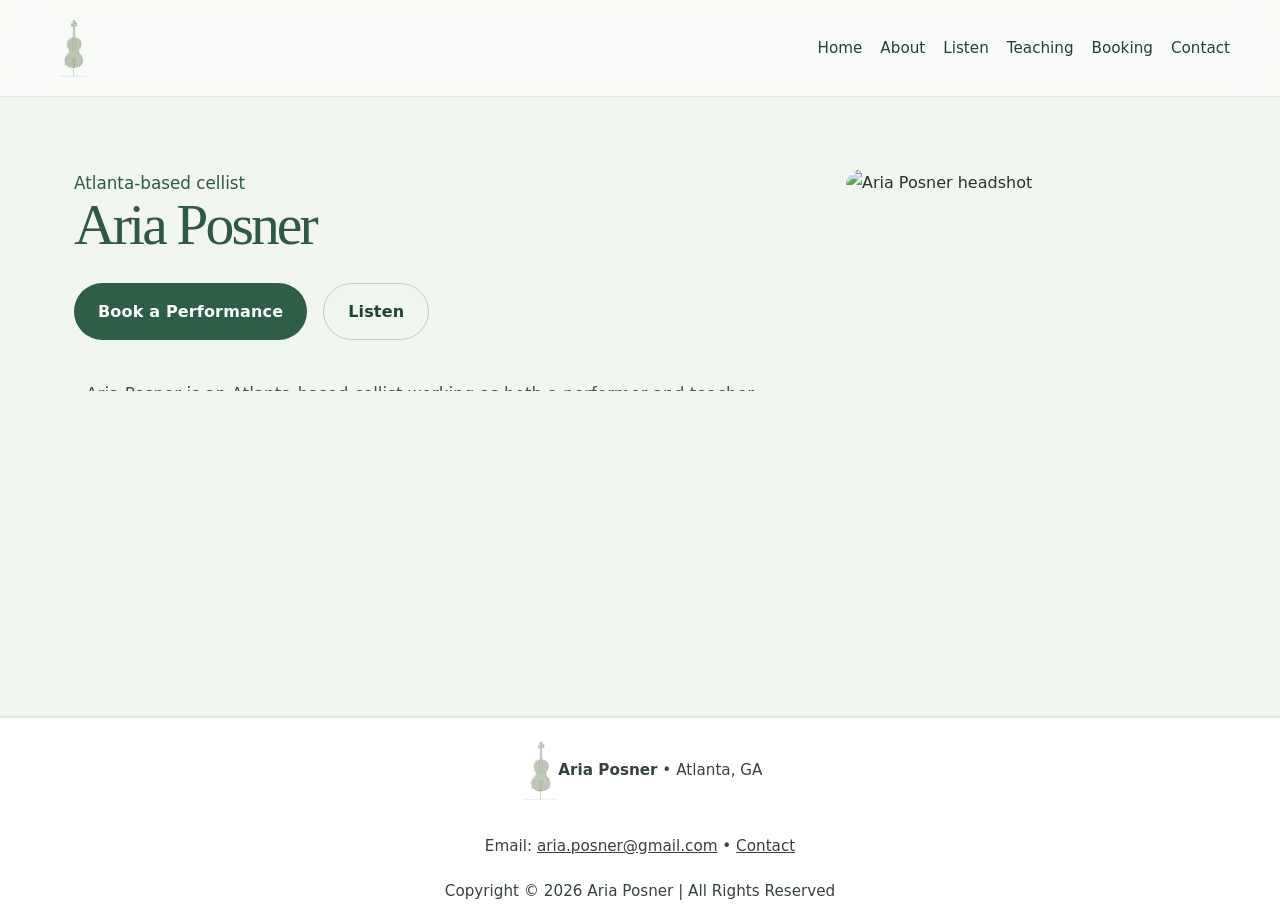
==== about.html @ e2836d61 "files upload files" ====
<!DOCTYPE html>
<html lang="en">
<head>
    <meta charset="UTF-8">
    <meta name="viewport" content="width=device-width, initial-scale=1.0">
    <title>About | Aria Posner</title>
    <link rel="stylesheet" href="style.css">
    <link rel="icon" type="image/png" href="images/logo.png" sizes="32x32">
    <link rel="icon" type="image/png" href="images/logo.png" sizes="16x16">
    <link rel="apple-touch-icon" href="images/logo.png">
</head>
<body>
    <header class="site-header">
        <div class="site-shell nav-inner">
            <a class="brand" href="index.html"><img src="images/logo.png" alt="Aria Posner" class="brand-logo"></a>
            <nav>
                <ul class="nav-list">
                    <li><a href="index.html">Home</a></li>
                    <li><a href="about.html">About</a></li>
                    <li><a href="listen.html">Listen</a></li>
                    <li><a href="teaching.html">Teaching</a></li>
                    <li><a href="booking.html">Booking</a></li>
                    <li><a href="contact.html">Contact</a></li>
                </ul>
            </nav>
        </div>
    </header>
    <main class="site-shell">
        <section class="section page-hero about-hero">
            <div class="hero-copy">
                <p>Atlanta-based cellist</p>
                <h1>Aria Posner</h1>
                <div class="hero-actions">
                    <a class="button" href="contact.html">Book a Performance</a>
                    <a class="button-secondary" href="listen.html">Listen</a>
                </div>
                <div class="hero-bio">
                    <p>Aria Posner is an Atlanta-based cellist working as both a performer and teacher. Since returning to Atlanta in 2025, she has won section positions in the Greenville Symphony Orchestra and the Columbus Symphony Orchestra (GA). Aria also performs regularly as a substitute musician with the Atlanta Ballet, the Atlanta Opera, the Atlanta Pops Orchestra, the Savannah Philharmonic, and the Charleston, Mobile, and Hilton Head Symphonies, among other ensembles in the southeast.</p>

                    <p>In addition to her passion for orchestral playing, Aria enjoys a wide variety of musical styles. She has been a featured artist in the Constellation Concert series, performing music by Frank Sinatra with Big Band, and in the Oconee Performing Arts Society's Broadway and Christmas concerts. She also works as a session musician and performs regularly for weddings and events, covering genres from pop and jazz to classical.</p>

                    <p>Aria has served as the orchestra director at Academe of the Oaks since fall of 2025 and maintains a vibrant private studio both in-person and online.</p>

                    <p>She earned her master's degree in Cello Performance from the Royal Academy of Music in London, where she studied with esteemed cellist Robert Cohen. During her time in London, she became deeply engaged in the city's dynamic musical community. She co-founded Trio Thalassa, a piano trio that quickly gained recognition—winning the Historical Women Composers Prize, placing third in the Harold Craxton Prize, and being selected for the 2024/25 Hans Keller Forum Residency. The trio recently performed a series of seven concerts in January 2026 in Cambridge, London, and Oxford.</p>

                    <p>Aria earned her Bachelor's Degree in Cello Performance with distinction from the Cleveland Institute of Music in 2023, studying with Dr. Melissa Kraut. Additionally, she completed a minor in Suzuki Pedagogy under Abbey Hansen, receiving long-term teacher training and certification in all 10 Suzuki books.</p>

                    <p>She has attended prestigious festivals, including the American Institute of Musical Studies in Graz, Austria, Round Top Festival Institute, Sitka International Cello Seminar, Ascent International Music Festival, Bowdoin International Music Festival, and Green Mountain Chamber Music Festival.</p>

                    <p>In addition to her performance career, Aria is deeply committed to giving back to the community and using her artistry for meaningful impact. She is a regular contributor to the CBH Strings Fundraising Concert Series and founded Concert to Cure, a performance series that has raised significant funds for the Ovarian Cancer Institute, in 2016.</p>
                </div>
            </div>
            <div class="hero-image">
                <img src="images/image-1782878376206.png" alt="Aria Posner headshot" class="portrait">
            </div>
        </section>
    </main>
    <footer class="site-footer site-shell">
        <div class="footer-content">
            <p><img src="images/logo.png" alt="Aria Posner" class="footer-logo"> <strong>Aria Posner</strong> • Atlanta, GA</p>
            <p>Email: <a href="mailto:aria.posner@gmail.com">aria.posner@gmail.com</a> • <a href="contact.html">Contact</a></p>
            <p>Copyright © 2026 Aria Posner | All Rights Reserved</p>
        </div>
    </footer>
    <script>
    (function(){
        function syncBioHeight(){
            var hero = document.querySelector('.page-hero.about-hero');
            if(!hero) return;
            var img = hero.querySelector('.hero-image img, .hero-image .portrait');
            var bio = hero.querySelector('.hero-bio');
            if(!img || !bio) return;
            // ensure image has loaded
            var setMax = function(){
                var h = img.clientHeight;
                if(h && h>0){
                    bio.style.maxHeight = h + 'px';
                }
            };
            if(img.complete){ setMax(); }
            else { img.addEventListener('load', setMax); }
            // update on resize
            window.addEventListener('resize', function(){
                // small delay for layout
                setTimeout(setMax, 120);
            });
        }
        document.addEventListener('DOMContentLoaded', syncBioHeight);
    })();
    </script>
</body>
</html>
---- style.css ----
* {
    box-sizing: border-box;
}
html {
    scroll-behavior: smooth;
}
body {
    margin: 0;
    font-family: Inter, system-ui, -apple-system, BlinkMacSystemFont, "Segoe UI", sans-serif;
    color: #21342f;
    background: #f2f6f0;
    line-height: 1.7;
    font-weight: 400;
}
main {
    display: block;
}
body.listen-page {
    background-image: url('images/beachcello.jpg');
    /* show more of the middle-to-bottom area of the photo */
    background-position: center 72%;
    background-size: cover;
    background-repeat: no-repeat;
}
body.listen-page .site-header {
    background: rgba(248,251,247,0.94);
    backdrop-filter: blur(16px);
    border-bottom: 1px solid rgba(64,112,84,0.12);
}
body.listen-page .site-header .nav-inner {
    padding: 16px 0;
}
body.listen-page .brand {
    color: #1f3e30;
}
body.listen-page .nav-list a,
body.listen-page .nav-dropdown button {
    color: #214235;
}
body.listen-page .nav-list li {
    position: relative;
}
body.listen-page .nav-list a,
body.listen-page .nav-dropdown button {
    font-weight: 500;
}
body.listen-page .nav-list a:hover,
body.listen-page .nav-list a:focus,
body.listen-page .nav-dropdown button:hover,
body.listen-page .nav-dropdown button:focus {
    color: #2c6752;
}
body.listen-page .nav-list a.active {
    color: #214235;
}
body.listen-page .nav-list a.active::after {
    content: "";
    position: absolute;
    left: 0;
    bottom: -6px;
    width: 100%;
    height: 2px;
    background: #214235;
    border-radius: 1px;
}
body.listen-page .video-panel {
    background: rgba(255,255,255,0.84);
    border-color: rgba(255,255,255,0.22);
}
img {
    max-width: 100%;
    display: block;
}
.site-shell {
    max-width: 1180px;
    margin: 0 auto;
    padding: 0 24px;
}
.site-header {
    position: sticky;
    top: 0;
    z-index: 10;
    background: rgba(248,251,247,0.94);
    backdrop-filter: blur(16px);
    border-bottom: 1px solid rgba(64,112,84,0.12);
}
.site-header .nav-inner {
    display: flex;
    align-items: center;
    justify-content: space-between;
    gap: 24px;
    padding: 12px 0;
}
.brand {
    display: flex;
    align-items: center;
    gap: 14px;
    text-decoration: none;
    color: #1f3e30;
    font-weight: 600;
    letter-spacing: 0.06em;
}
.brand-logo {
    height: 72px;
    width: auto;
    display: block;
    mix-blend-mode: multiply;
}
.brand-mark {
    width: 44px;
    height: 44px;
    border-radius: 14px;
    background: #e4ede4;
    color: #2b5d44;
    display: grid;
    place-items: center;
    font-size: 16px;
    font-weight: 700;
}
.nav-list {
    list-style: none;
    margin: 0;
    padding: 0;
    display: flex;
    align-items: center;
    gap: 18px;
    flex-wrap: wrap;
}
.nav-list a {
    text-decoration: none;
    color: #214235;
    font-weight: 500;
    font-size: 0.95rem;
}
.nav-list a:hover,
.nav-list a:focus {
    color: #2c6752;
}
.nav-dropdown {
    position: relative;
}
.nav-dropdown button {
    background: transparent;
    border: none;
    color: #214235;
    cursor: pointer;
    font: inherit;
    font-weight: 600;
}
.nav-dropdown ul {
    position: absolute;
    top: 110%;
    left: 0;
    min-width: 180px;
    margin: 0;
    padding: 10px 0;
    list-style: none;
    background: #ffffff;
    border: 1px solid rgba(61,107,82,0.14);
    box-shadow: 0 18px 40px rgba(0,0,0,0.06);
    display: none;
    border-radius: 12px;
}
.nav-dropdown:hover ul,
.nav-dropdown:focus-within ul {
    display: block;
}
.nav-dropdown li {
    margin: 0;
}
.nav-dropdown li a {
    display: block;
    padding: 10px 20px;
    color: #214235;
    font-size: 0.95rem;
}
.nav-dropdown li a:hover {
    background: #ecf5ec;
}
.page-hero {
    display: grid;
    gap: 32px;
    padding: 64px 0 72px;
    align-items: center;
}

/* Hero variant: image at top of page, full-width within shell */
.page-hero.hero-top-photo {
    display: block;
    padding: 32px 0 48px;
}
.page-hero.hero-top-photo .hero-image {
    width: 100%;
    max-width: 1180px;
    margin: 0 auto 24px;
    border-radius: 16px;
    overflow: hidden;
}
.page-hero.hero-top-photo .hero-image .portrait {
    width: 100%;
    height: auto;
    object-fit: cover;
    display: block;
}
.page-hero.hero-top-photo .hero-copy {
    max-width: 720px;
    margin: 0 auto;
    text-align: center;
}
/* About page: wrap text around the right-side headshot without moving its placement */
.page-hero.about-hero {
    display: grid;
    grid-template-columns: 1fr 360px;
    gap: 28px;
    align-items: start;
}
.page-hero.about-hero .hero-image {
    width: 100%;
    margin: 24px 0 0;
    border-radius: 16px;
    overflow: hidden;
}
.page-hero.about-hero .hero-image .portrait {
    width: 100%;
    height: auto;
    display: block;
    object-fit: cover;
}
.page-hero.about-hero .hero-copy {
    overflow: visible;
}

@media (max-width: 960px) {
    .page-hero.about-hero {
        grid-template-columns: 1fr;
    }
    .page-hero.about-hero .hero-image {
        order: 2;
    }
}
.hero-bio p {
    margin-bottom: 1rem;
}

/* Make the about page bio scroll when it exceeds the photo height */
.page-hero.about-hero .hero-bio {
    overflow-y: scroll;
    overflow-x: hidden;
    -webkit-overflow-scrolling: touch;
    /* reserve space for scrollbar so layout doesn't shift */
    scrollbar-gutter: stable both-edges;
    max-height: none; /* set by JS to match image height */
    padding-right: 6px; /* room for scrollbar */
}

/* Visible thumb for WebKit browsers */
.page-hero.about-hero .hero-bio::-webkit-scrollbar {
    width: 12px;
}
.page-hero.about-hero .hero-bio::-webkit-scrollbar-thumb {
    background: rgba(0,0,0,0.18);
    border-radius: 8px;
}
.hero-left {
    display: grid;
    grid-template-columns: 1fr 1fr;
    gap: 36px;
    align-items: center;
}
.hero-left .hero-image {
    min-height: 250px;
    border-radius: 20px;
    overflow: hidden;
}
.hero-left .hero-copy {
    padding-right: 10px;
}
.hero-left .hero-copy > p:first-child,
.hero-left .hero-copy > p:last-of-type {
    color: #2f5847;
}
.hero-left .hero-copy > p:last-of-type {
    color: #4e6f5f;
}
.hero-left .hero-copy h1 {
    color: #2f5847 !important;
}
.portrait {
    width: 100%;
    height: 100%;
    object-fit: cover;
    display: block;
}

/* Home hero adjustments: nudge headshot down and place the three cards vertically under the Learn More button */
.page-hero.home-hero.hero-left {
    grid-template-columns: 1fr 340px;
    align-items: flex-start;
}
.page-hero.home-hero .hero-image {
    margin-top: 50px;
    min-height: 420px;
}
.page-hero.home-hero .hero-copy h1 {
    margin-top: 50px;
    margin-bottom: 40px;
}
.hero-side-cards {
    display: flex;
    flex-direction: column;
    gap: 16px;
    margin-top: 50px;
}
.hero-side-cards .card {
    padding: 14px 16px;
    border-radius: 12px;
}
.hero-side-cards .card p {
    font-size: 1.02rem;
    line-height: 1.45;
}
@media (max-width: 960px) {
    .page-hero.home-hero.hero-left {
        grid-template-columns: 1fr;
    }
    .hero-side-cards {
        order: 3;
        margin-top: 12px;
    }
}
.about-gallery {
    display: grid;
    grid-template-columns: 1.4fr 1fr;
    gap: 18px;
}
.mosaic {
    display: grid;
    grid-template-columns: repeat(2, 1fr);
    gap: 12px;
    align-items: start;
}
.mosaic img {
    width: 100%;
    height: 100%;
    object-fit: cover;
    border-radius: 12px;
}
.mosaic img:nth-child(2) {
    height: 420px;
    object-position: 30% top;
}
.teaching-portrait {
    float: right;
    width: 220px;
    margin-left: 20px;
    border-radius: 12px;
    object-fit: cover;
}
.booking-hero {
    position: relative;
    padding: 0;
    margin-top: 24px;
}
.contact-layout .contact-grid {
    display: grid;
    grid-template-columns: 1.25fr 1fr;
    gap: 24px;
    align-items: stretch;
}
.contact-layout .section-header {
    margin-bottom: 24px;
}
.contact-layout .section-header h1 {
    margin: 0;
    color: #4e6f5f;
    font-size: clamp(2.8rem, 4vw, 3.6rem);
    font-family: Georgia, Cambria, "Times New Roman", serif;
}
.contact-layout .contact-side-image {
    position: relative;
    overflow: hidden;
    border-radius: 20px;
    padding: 0;
}
.contact-layout .contact-layout .button,
.contact-layout .contact-form-card .button {
    margin-top: 20px;
}
.contact-layout .contact-side-img {
    width: 100%;
    height: 100%;
    min-height: 500px;
    object-fit: cover;
    display: block;
}
.contact-layout .contact-image-caption {
    padding: 22px 24px 24px;
    background: #ffffff;
    position: relative;
    z-index: 2;
}
.contact-layout .contact-form-card {
    padding: 20px;
    display: flex;
    flex-direction: column;
    justify-content: space-between;
    height: 100%;
}
.contact-layout .contact-form-card label {
    display: block;
    margin-top: 14px;
}
.contact-layout .contact-form-card form {
    display: grid;
    gap: 16px;
}
.contact-layout .contact-layout .button,
.contact-layout .contact-form-card .button {
    margin-top: 18px;
}
.contact-layout .contact-info-group {
    display: grid;
    gap: 16px;
    margin-top: 26px;
}
.contact-layout .contact-info-card {
    background: #ffffff;
    border-radius: 18px;
    padding: 20px 22px;
    box-shadow: 0 18px 45px rgba(0, 0, 0, 0.08);
}
.contact-layout .contact-info-card h3 {
    margin: 0 0 10px;
}
.contact-layout .contact-info-card p {
    margin: 0;
    color: #4f6256;
}
.contact-layout .contact-info-group {
    margin-top: auto;
}
.contact-layout .contact-layout .button,
.contact-layout .contact-form-card .button {
    margin-top: 20px;
}
.contact-layout .input-field {
    width: 100%;
    padding: 12px;
    margin-top: 8px;
    border: 1px solid #d8d2cc;
    border-radius: 12px;
    font: inherit;
}
@media (max-width: 960px) {
    .contact-layout .contact-grid {
        grid-template-columns: 1fr;
    }
    .contact-layout .contact-side-img {
        min-height: 320px;
    }
}
.booking-hero-image {
    width: 100%;
    min-height: 560px;
    border: none;
    border-radius: 24px;
    overflow: hidden;
    background-size: cover;
    background-position: center;
    box-shadow: none;
    outline: none;
    background-color: transparent;
    position: relative;
    display: flex;
    align-items: flex-end;
}
.booking-hero-content {
    position: relative;
    z-index: 1;
    padding: 36px;
    max-width: 680px;
    color: #ffffff;
    background: linear-gradient(90deg, rgba(0,0,0,0.45) 0%, rgba(0,0,0,0.15) 100%);
}
.booking-hero-content h1,
.booking-hero-content p {
    color: #ffffff;
    margin: 0;
}
.booking-hero-content h1 {
    font-size: clamp(2.6rem, 4vw, 3.8rem);
    margin-top: 8px;
}
.booking-hero-content > p:first-child {
    font-size: 0.95rem;
    letter-spacing: 0.16em;
    text-transform: uppercase;
    font-weight: 600;
}
.booking-hero-content > p:last-of-type {
    margin-top: 12px;
    font-size: 1.05rem;
}
.contact-aside {
    display: block;
    margin-top: 18px;
    border-radius: 12px;
    overflow: hidden;
}
.caption {
    font-size: 0.9rem;
    color: #506054;
    margin-top: 10px;
}
.hero-copy {
    max-width: 620px;
}
.hero-copy h1 {
    margin: 0;
    font-size: clamp(3rem, 4.5vw, 4.8rem);
    letter-spacing: -0.05em;
    line-height: 0.92;
    font-family: Georgia, Cambria, "Times New Roman", serif;
    font-weight: 500;
    color: #2f5847;
}
.hero-copy p {
    margin: 24px 0 0;
    font-size: 1.05rem;
    color: #2f5847;
}
.hero-actions {
    margin-top: 32px;
    display: flex;
    gap: 16px;
    flex-wrap: wrap;
}
.video-grid {
    display: grid;
    gap: 18px;
}

/* Right-aligned two-column video area for Listen page */
body.listen-page .video-grid {
    width: 420px;
    margin-left: auto;
    margin-right: 0;
    display: grid;
    grid-template-columns: repeat(2, 1fr);
    gap: 8px;
}

/* uniform square video panels */
.video-panel {
    border-radius: 12px;
    overflow: hidden;
    background: #ffffff;
    border: 1px solid #e6e2dd;
    box-shadow: 0 12px 24px rgba(0,0,0,0.06);
    aspect-ratio: 1/1;
    min-height: 180px;
    display: block;
}
.video-panel iframe {
    width: 100%;
    height: 100%;
    border: 0;
    display: block;
}
.video-panel .panel-image {
    width: 100%;
    height: 100%;
    object-fit: cover;
    display: block;
}

@media (max-width: 920px) {
    body.listen-page .video-grid {
        width: 100%;
        margin-left: 0;
        grid-template-columns: 1fr;
        gap: 12px;
    }
}
.video-panel p {
    margin: 18px;
    font-weight: 600;
    color: #1d1f21;
}
.button,
.button-secondary {
    display: inline-flex;
    align-items: center;
    justify-content: center;
    padding: 14px 24px;
    border-radius: 999px;
    font-weight: 600;
    letter-spacing: 0.01em;
    transition: transform 0.2s ease, background 0.2s ease, color 0.2s ease;
    text-decoration: none;
}
.button {
    background: #2f5e46;
    color: #ffffff;
}
.button:hover {
    transform: translateY(-1px);
    background: #3d7659;
}
.button-secondary {
    background: #f0f6f0;
    color: #214235;
    border: 1px solid #b8d5bc;
}
.button-secondary:hover {
    background: #dfece1;
}
.page-hero {
    min-height: auto;
    border-radius: 28px;
    overflow: hidden;
    display: grid;
    grid-template-columns: 1fr 1fr;
    gap: 40px;
    place-items: start;
    position: relative;
    margin-top: 0;
}
.page-hero.page-hero-bg.teaching-hero {
    background: url('images/teaching-hero.jpg') center/cover no-repeat;
    background-size: cover;
    min-height: 620px;
    display: flex;
    align-items: center;
    justify-content: center;
    grid-template-columns: none;
    position: relative;
}
.page-hero.page-hero-bg.teaching-hero::before {
    content: "";
    position: absolute;
    inset: 0;
    background: rgba(16, 24, 35, 0.4);
}
.page-hero .hero-copy {
    position: relative;
    z-index: 2;
    max-width: 100%;
    color: #2f5847;
    padding: 0;
}
.page-hero.page-hero-bg.teaching-hero .hero-copy {
    max-width: 640px;
    padding: 48px;
    text-align: center;
}
.page-hero .hero-copy h1,
.page-hero .hero-copy p {
    color: #2f5847;
}
.page-hero.teaching-hero .hero-copy h1,
.page-hero.teaching-hero .hero-copy p {
    color: #ffffff;
}
.hero-bio {
    margin-top: 24px;
    font-size: 0.95rem;
    line-height: 1.7;
    color: #2f5847;
}
.hero-bio p {
    margin: 16px 0;
}
.page-hero .hero-image {
    border-radius: 20px;
    overflow: hidden;
    min-height: 500px;
}
.bio-section {
    max-width: 900px;
    margin: 0 auto;
    font-size: 1.05rem;
    line-height: 1.8;
    color: #3d473f;
}
.section {
    padding: 48px 0;
}
.section + .section {
    border-top: 1px solid #e6e2dd;
}
.section-grid {
    display: grid;
    gap: 40px;
    align-items: start;
    grid-template-columns: 1.3fr 0.7fr;
}
.section-grid.reverse-grid {
    direction: rtl;
}
.section-grid.reverse-grid .section-copy,
.section-grid.reverse-grid .section-image {
    direction: ltr;
}
.section-image {
    overflow: hidden;
    width: 100%;
    max-width: 480px;
    aspect-ratio: 1 / 1;
}
.section-image img {
    width: 100%;
    height: 100%;
    object-fit: cover;
    border-radius: 26px;
    display: block;
}
.section-copy {
    max-width: 700px;
}
.section-copy h2 {
    margin-top: 0;
    font-size: clamp(2.4rem, 3vw, 3.2rem);
    line-height: 1.02;
    color: #1c3b2f;
}
.section-copy p {
    color: #3d473f;
    font-size: 1rem;
    margin: 1.4rem 0 0;
}
.grid {
    display: grid;
    gap: 24px;
}
.grid-3 {
    grid-template-columns: repeat(auto-fit, minmax(240px, 1fr));
}
.contact-form {
    display: grid;
    gap: 14px;
    max-width: 700px;
    grid-template-rows: auto 1fr auto;
}
.contact-form p {
    margin: 0 0 10px;
    color: #4d5b50;
}
.form-grid {
    display: grid;
    gap: 14px;
    grid-template-columns: repeat(2, minmax(0, 1fr));
}
.form-grid-two-col {
    display: grid;
    grid-template-columns: 1fr 1fr;
    gap: 24px;
    flex: 1;
    min-height: 0;
    align-items: flex-start;
}
.form-left {
    display: flex;
    flex-direction: column;
    gap: 14px;
    align-items: flex-start;
}
.form-right {
    display: flex;
    flex-direction: column;
    gap: 14px;
    flex: 1;
    align-items: flex-start;
}
.form-right .form-row {
    flex: 1;
    display: flex;
    flex-direction: column;
    min-height: 0;
}
.form-right .form-row textarea {
    flex: 1;
}
.form-row {
    display: grid;
    gap: 6px;
    width: 100%;
}
.form-row label {
    font-weight: 600;
    color: #23302b;
    font-size: 0.95rem;
}
.form-row input,
.form-row textarea,
.form-row select {
    width: 100%;
    padding: 12px 14px;
    border: 1px solid #d9dfd8;
    border-radius: 14px;
    font: inherit;
    background: #fff;
    color: #20302a;
}
.field-hint {
    margin-top: 6px;
    color: #86927d;
    font-size: 0.95rem;
}
.form-row textarea {
    resize: vertical;
    min-height: 100px;
}
.form-right .form-row textarea {
    flex: 1;
    resize: none;
    min-height: unset;
}
.contact-form button {
    width: fit-content;
    padding: 12px 24px;
    justify-self: center;
    margin-top: auto;
}
@media (max-width: 760px) {
    .form-grid {
        grid-template-columns: 1fr;
    }
    .form-grid-two-col {
        grid-template-columns: 1fr;
    }
}
.contact-form-section {
    min-height: 70vh;
    display: flex;
    flex-direction: column;
    align-items: center;
}
.contact-form-section h2 {
    text-align: center;
}
.contact-form-section .contact-form {
    flex: 1;
    width: 100%;
}
.card {
    background: #fff;
    border-radius: 24px;
    padding: 28px;
    border: 1px solid #ece7df;
    box-shadow: 0 12px 34px rgba(0,0,0,0.04);
}
.card h3 {
    margin-top: 0;
    font-size: 1.15rem;
}
.card p {
    margin: 6px 0 0;
    color: #57514c;
}
.quote-block {
    max-width: 760px;
    margin: 0 auto;
    text-align: center;
    color: #4f4a44;
    font-size: 1.1rem;
    font-style: italic;
}
.site-footer {
    width: 100%;
    padding: 8px 0 10px;
    text-align: center;
    color: #374140;
    font-size: 0.95rem;
    background: #ffffff;
    box-shadow: 0 -1px 3px rgba(0,0,0,0.08);
    border-top: 1px solid #e6e2dd;
}
.site-footer.site-shell {
    max-width: 100%;
    margin: 0;
    padding: 0;
}
.site-footer .footer-content {
    display: flex;
    flex-direction: column;
    gap: 0px;
    justify-items: center;
    align-items: center;
    line-height: 1;
}
.site-footer a {
    color: inherit;
    text-decoration: underline;
}
.footer-logo {
    height: 75px;
    width: auto;
    display: inline-block;
    margin-right: -12px;
    margin-left: -2px;
    vertical-align: middle;
    mix-blend-mode: multiply;
}
@media (min-width: 920px) {
    .page-hero {
        grid-template-columns: 1.2fr 0.8fr;
    }
}
@media (max-width: 720px) {
    .site-header .nav-inner {
        flex-direction: column;
        align-items: stretch;
    }
    .nav-list {
        justify-content: center;
    }
    .hero-image {
        min-height: 300px;
    }
}
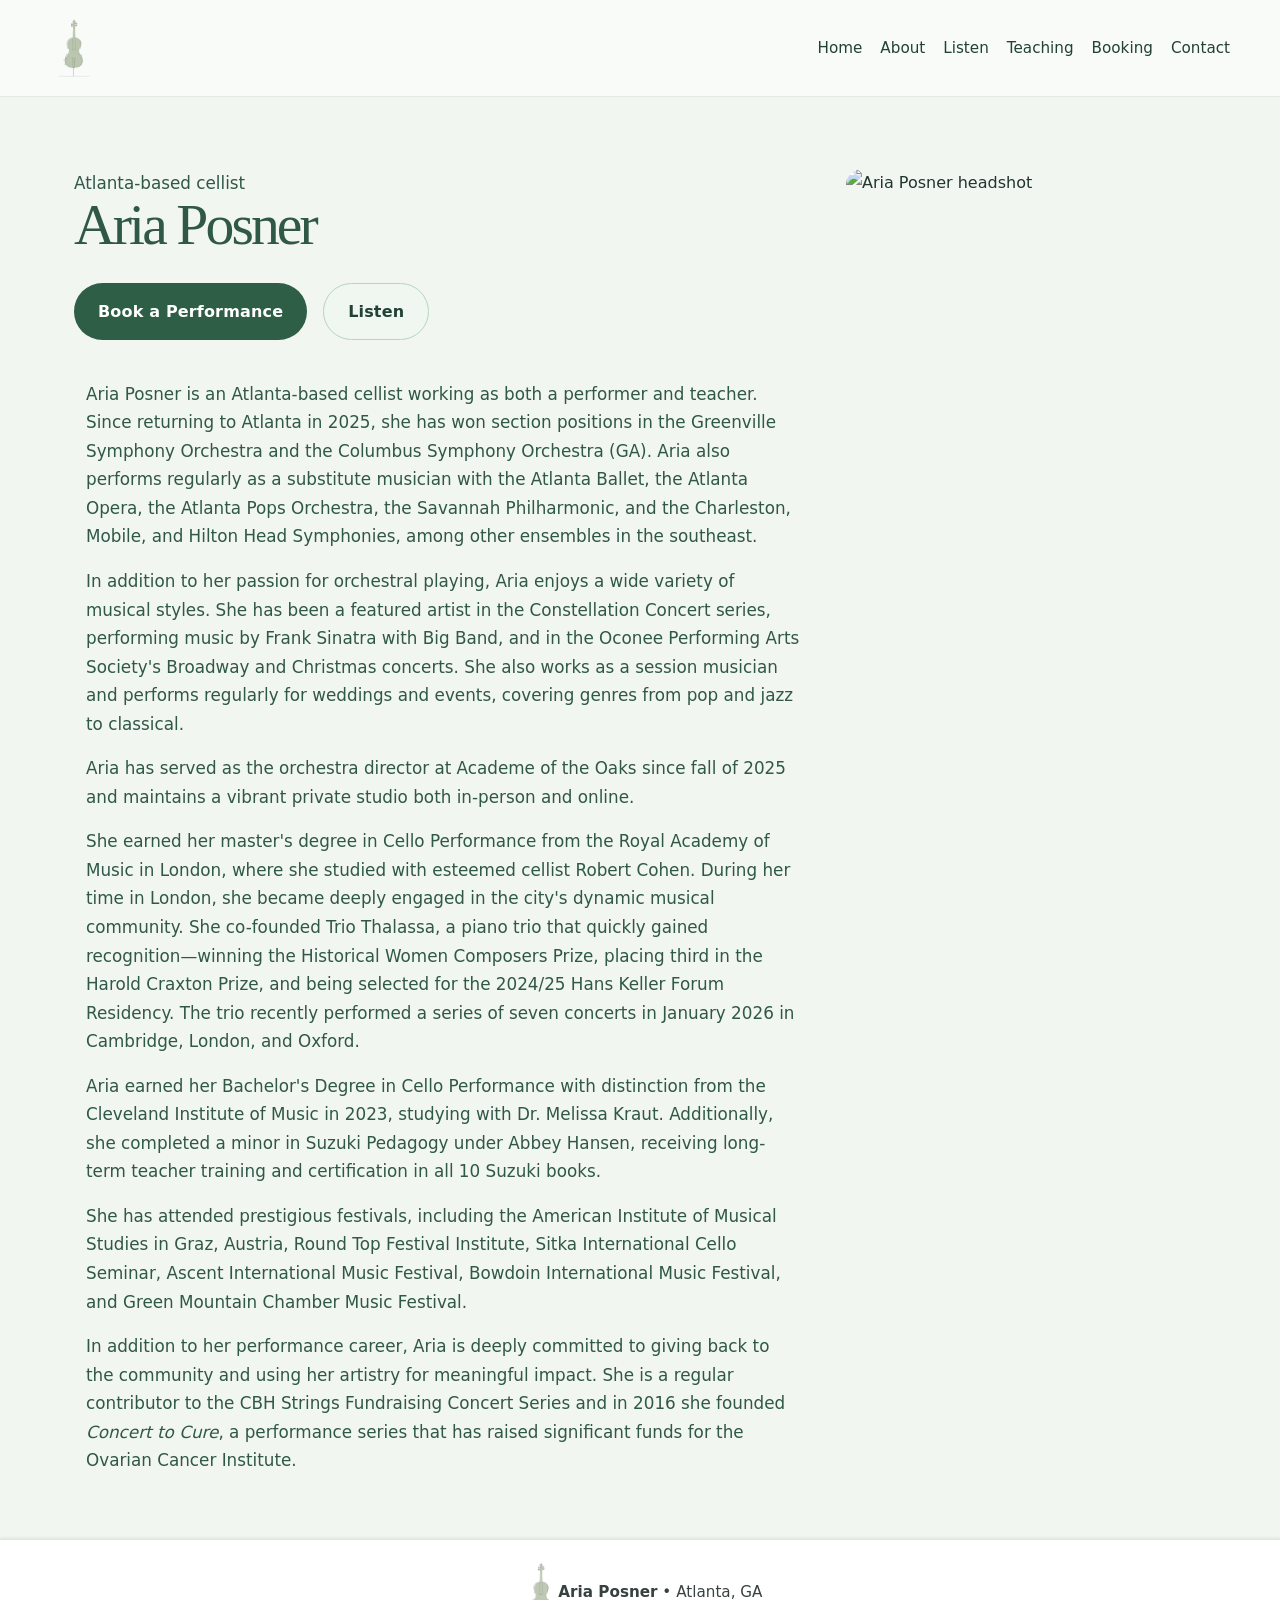
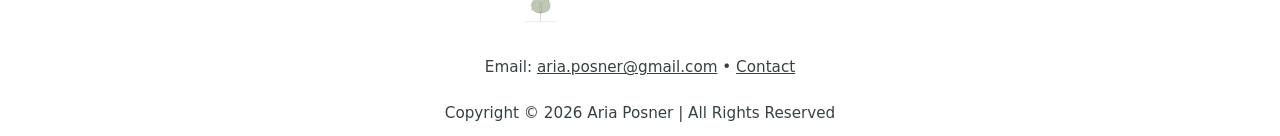
==== commit 983910aa: "Update about.html" ====
--- a/about.html
+++ b/about.html
@@ -47,7 +47,7 @@
 
                     <p>She has attended prestigious festivals, including the American Institute of Musical Studies in Graz, Austria, Round Top Festival Institute, Sitka International Cello Seminar, Ascent International Music Festival, Bowdoin International Music Festival, and Green Mountain Chamber Music Festival.</p>
 
-                    <p>In addition to her performance career, Aria is deeply committed to giving back to the community and using her artistry for meaningful impact. She is a regular contributor to the CBH Strings Fundraising Concert Series and founded Concert to Cure, a performance series that has raised significant funds for the Ovarian Cancer Institute, in 2016.</p>
+                    <p>In addition to her performance career, Aria is deeply committed to giving back to the community and using her artistry for meaningful impact. She is a regular contributor to the CBH Strings Fundraising Concert Series and in 2016 she founded <em>Concert to Cure</em>, a performance series that has raised significant funds for the Ovarian Cancer Institute.</p>
                 </div>
             </div>
             <div class="hero-image">
